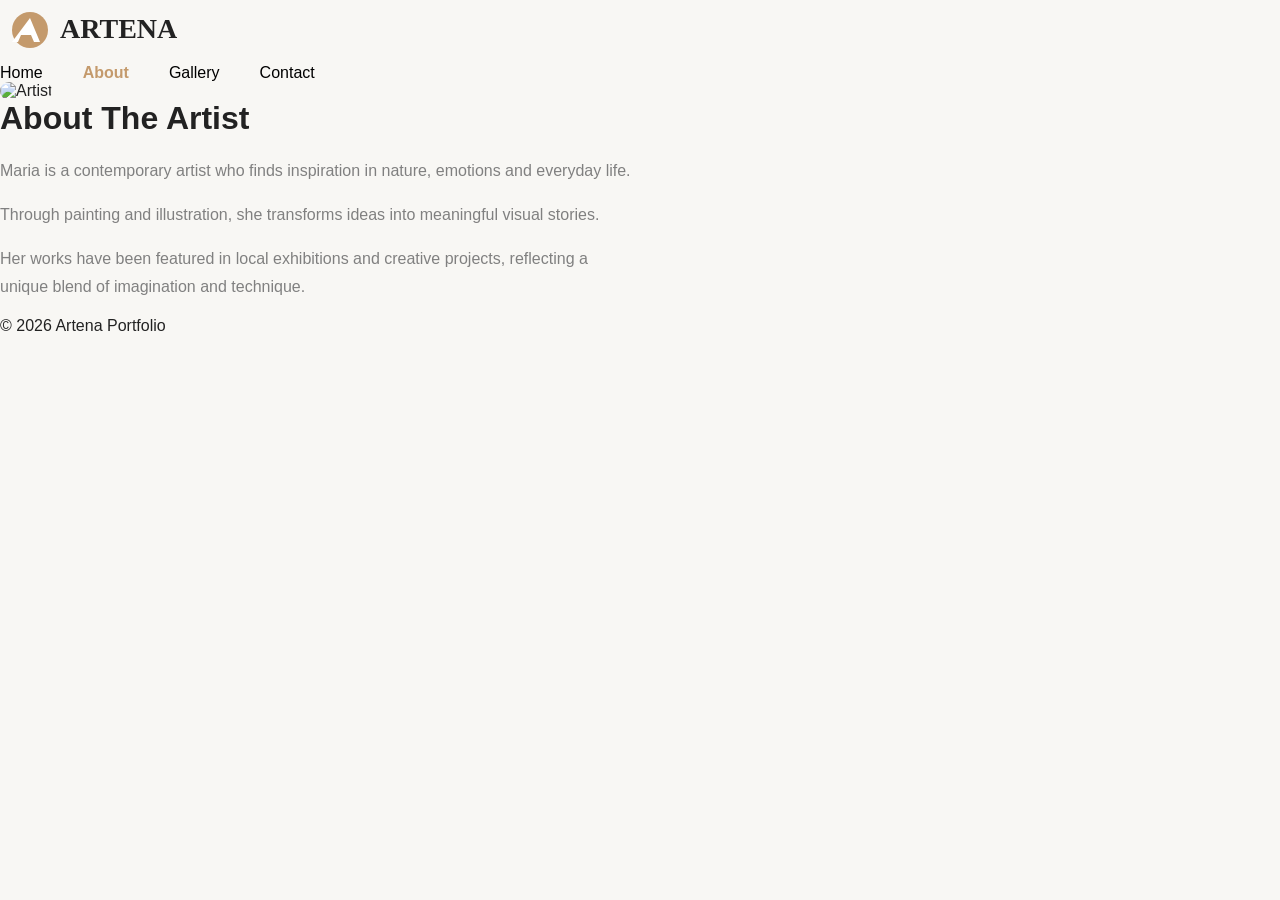
==== about.html @ 5a63aafd "added pages" ====
<!doctype html>
<html lang="en">
  <head>
    <meta charset="UTF-8" />
    <meta name="viewport" content="width=device-width, initial-scale=1.0" />
    <link rel="stylesheet" href="./css/style.css">
    <title>Document</title>
  </head>
  <body>
    <div class="logo">
      <img src="./img/download.svg" alt="logo" />
    </div>

    <nav>
      <ul class="menu">
        <li><a href="index.html">Home</a></li>

        <li>
          <a class="active" href="about.html">About</a>
        </li>

        <li><a href="gallery.html">Gallery</a></li>

        <li><a href="contact.html">Contact</a></li>
      </ul>
    </nav>
    <div class="about-image">
      <img src="./images/about.jpg" alt="Artist" />
    </div>

    <div class="about-text">
      <h1>About The Artist</h1>

      <p>
        Maria is a contemporary artist who finds inspiration in nature, emotions
        and everyday life.
      </p>

      <p>
        Through painting and illustration, she transforms ideas into meaningful
        visual stories.
      </p>

      <p>
        Her works have been featured in local exhibitions and creative projects,
        reflecting a unique blend of imagination and technique.
      </p>
    </div>
    <p>© 2026 Artena Portfolio</p>
  </body>
</html>
---- css/style.css ----
.gallery-container {
  display: flex;
  gap: 20px;
  justify-content: center;
}
button:hover {
  background: black;
  color: white;
}
button {
  transition: 0.3s;
}
@media (max-width: 768px) {
  .hero {
    flex-direction: column;
  }

  .gallery-container {
    flex-direction: column;
  }
}

* {
  margin: 0;
  padding: 0;
  box-sizing: border-box;
}

body {
  font-family: Arial, sans-serif;
  background-color: #f8f7f4;
  color: #222;
}
.burger {
  display: none;
  cursor: pointer;
}
@media screen and (max-width: 768px) {
  .burger {
    display: block;
    position: absolute;
    top: 20px;
    right: 30px;
  }
  .nav-links {
    display: none;
  }
}
.active {
  color: #c49a6c;
  font-weight: bold;
}

/* HEADER */

header {
  display: flex;
  justify-content: space-between;
  align-items: center;
  padding: 25px 80px;
}

nav ul {
  display: flex;
  gap: 40px;
  list-style: none;
}

nav a {
  text-decoration: none;
  color: black;
}

/* HERO */

.hero {
  display: flex;
  justify-content: space-between;
  align-items: center;
  padding: 80px;
  gap: 50px;
}

.hero-text {
  width: 50%;
}

.hero-text h1 {
  font-size: 60px;
  margin-bottom: 20px;
}

.hero-text p {
  margin-bottom: 30px;
  color: gray;
  line-height: 1.7;
}

.hero-text button {
  padding: 15px 30px;
  border: none;
  background: #d4a373;
  color: white;
  cursor: pointer;
  transition: 0.3s;
}

.hero-text button:hover {
  background: black;
}

.hero-image {
  width: 50%;
}

.hero-image img {
  width: 100%;
  display: block;
}

/* ABOUT */

.about {
  display: flex;
  align-items: center;
  gap: 50px;
  padding: 80px;
}

.about-image {
  width: 50%;
}

.about-image img {
  width: 100%;
}

.about-text {
  width: 50%;
}

.about-text h2 {
  margin-bottom: 20px;
  font-size: 40px;
}

.about-text p {
  line-height: 1.8;
  color: gray;
}

/* GALLERY */

.gallery {
  padding: 80px;
  text-align: center;
}

.gallery h2 {
  margin-bottom: 40px;
}

.gallery-container {
  display: flex;
  justify-content: center;
  gap: 20px;
  flex-wrap: wrap;
}

.card {
  -webkit-transition: 0.3s;
  transition: 0.3s;
}

.card img {
  width: 100%;
  border-radius: 10px;
  transition: 0.3s;
}

.card img:hover {
  transform: scale(1.05);
}

/* SKILLS */

.skills {
  display: flex;
  justify-content: center;
  gap: 30px;
  padding: 80px;
}

.skill-box {
  width: 220px;
  background: white;
  padding: 25px;
  text-align: center;
  border-radius: 10px;
}
@media (max-width: 768px) {
  nav {
    display: none;
  }

  nav.active {
    display: block;
  }
}

/* CONTACT */

.contact {
  padding: 80px;
}

.contact h2 {
  text-align: center;
  margin-bottom: 40px;
}

form {
  max-width: 700px;
  margin: auto;
}

input,
textarea {
  width: 100%;
  padding: 15px;
  margin-bottom: 20px;
}

textarea {
  height: 150px;
}

form button {
  padding: 15px 30px;
  border: none;
  background: #d4a373;
  color: white;
  cursor: pointer;
}

/* FOOTER */

footer {
  background: black;
  color: white;
  text-align: center;
  padding: 30px;
}

/* Footer */

footer {
  text-align: center;
  padding: 30px;
}

/* RESPONSIVE */

@media (max-width: 1024px) {
}

@media (max-width: 768px) {
  .hero,
  .about {
    flex-direction: column;
  }
}

@media (max-width: 480px) {
  h1 {
    font-size: 36px;
  }
}

@media (max-width: 320px) {
  body {
    padding: 10px;
  }
}
/* gallery */

.gallery-page {
  padding-top: 140px;
  padding-left: 80px;
  padding-right: 80px;
  padding-bottom: 80px;

  text-align: center;
}

.gallery-page h1 {
  margin-bottom: 15px;
}

.gallery-page p {
  margin-bottom: 40px;
}

.gallery-container {
  display: grid;

  grid-template-columns: repeat(3, 1fr);

  gap: 20px;
}

.gallery-container img {
  width: 100%;
  border-radius: 10px;

  transition: 0.3s;
}

.gallery-container img:hover {
  transform: scale(1.05);
}
@media (max-width: 768px) {
  .gallery-container {
    grid-template-columns: 1fr;
  }

  .gallery-page {
    padding-left: 20px;
    padding-right: 20px;
  }
}
.about-page {
  padding-top: 140px;
  padding-left: 80px;
  padding-right: 80px;
  padding-bottom: 80px;

  display: flex;
  align-items: center;
  gap: 50px;
}

.about-image {
  width: 50%;
}

.about-image img {
  width: 100%;
  border-radius: 10px;
}

.about-text {
  width: 50%;
}

.about-text h1 {
  margin-bottom: 20px;
}

.about-text p {
  margin-bottom: 15px;
  line-height: 1.8;
}

.contact-page {
  padding-top: 140px;
  padding-left: 80px;
  padding-right: 80px;
  padding-bottom: 80px;

  text-align: center;
}

.contact-page h1 {
  margin-bottom: 15px;
}

.address {
  margin-bottom: 30px;
}

@media (max-width: 768px) {
  .about-page {
    flex-direction: column;
  }

  .about-image,
  .about-text {
    width: 100%;
  }

  .contact-page {
    padding-left: 20px;
    padding-right: 20px;
  }
}
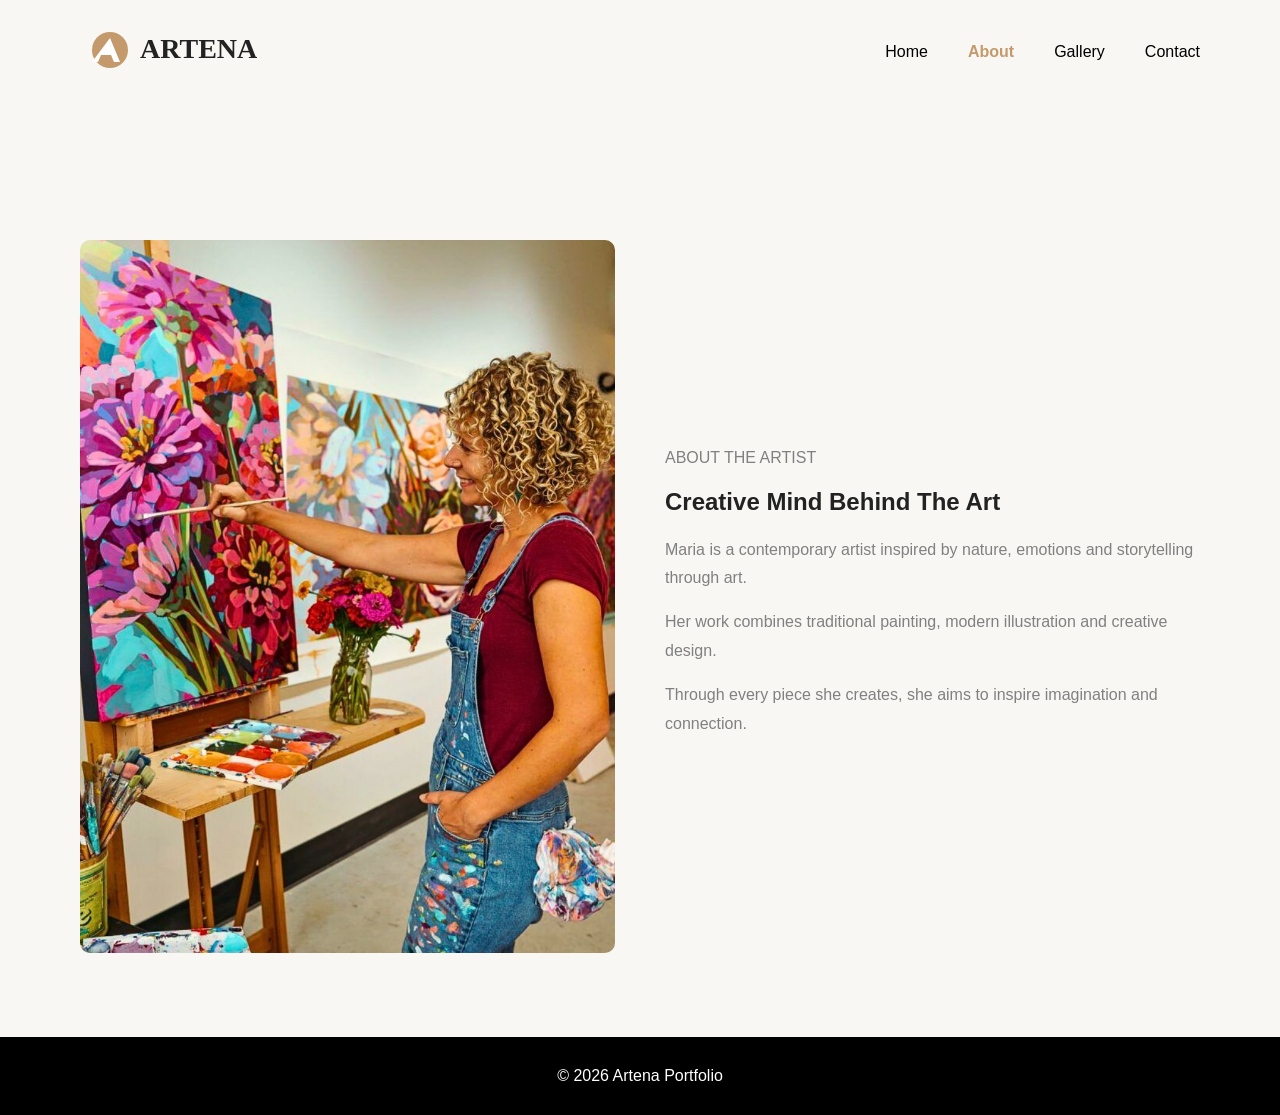
==== commit b7e9d9be: "fixed home about and ect" ====
--- a/about.html
+++ b/about.html
@@ -1,51 +1,87 @@
 <!doctype html>
+
 <html lang="en">
   <head>
     <meta charset="UTF-8" />
+
     <meta name="viewport" content="width=device-width, initial-scale=1.0" />
-    <link rel="stylesheet" href="./css/style.css">
-    <title>Document</title>
+
+    <meta
+      name="description"
+      content="Learn more about the artist and creative journey"
+    />
+
+    <meta name="keywords" content="artist, portfolio, art, gallery" />
+
+    <meta name="author" content="Mariam" />
+
+    <meta property="og:title" content="About The Artist" />
+
+    <meta property="og:description" content="Creative artist portfolio" />
+
+    <title>About The Artist</title>
+
+    <link rel="stylesheet" href="./css/style.css" />
   </head>
+
   <body>
-    <div class="logo">
-      <img src="./img/download.svg" alt="logo" />
-    </div>
+    <header class="header">
+      <div class="logo">
+        <img src="./img/download.svg" alt="Logo" />
+      </div>
 
-    <nav>
-      <ul class="menu">
-        <li><a href="index.html">Home</a></li>
+      <nav>
+        <ul class="menu">
+          <li>
+            <a href="index.html">Home</a>
+          </li>
 
-        <li>
-          <a class="active" href="about.html">About</a>
-        </li>
+          <li>
+            <a class="active" href="about.html">About</a>
+          </li>
 
-        <li><a href="gallery.html">Gallery</a></li>
+          <li>
+            <a href="gallery.html">Gallery</a>
+          </li>
 
-        <li><a href="contact.html">Contact</a></li>
-      </ul>
-    </nav>
-    <div class="about-image">
-      <img src="./images/about.jpg" alt="Artist" />
-    </div>
+          <li>
+            <a href="contact.html">Contact</a>
+          </li>
+        </ul>
+      </nav>
+    </header>
 
-    <div class="about-text">
-      <h1>About The Artist</h1>
+    <main>
+      <section class="about-page">
+        <div class="about-image">
+          <img src="./img/Floral-artist-works-on-her-painting.jpg" alt="Artist" />
+        </div>
 
-      <p>
-        Maria is a contemporary artist who finds inspiration in nature, emotions
-        and everyday life.
-      </p>
+        <div class="about-text">
+          <p class="about-tag">ABOUT THE ARTIST</p>
 
-      <p>
-        Through painting and illustration, she transforms ideas into meaningful
-        visual stories.
-      </p>
+          <h1>Creative Mind Behind The Art</h1>
 
-      <p>
-        Her works have been featured in local exhibitions and creative projects,
-        reflecting a unique blend of imagination and technique.
-      </p>
-    </div>
-    <p>© 2026 Artena Portfolio</p>
+          <p>
+            Maria is a contemporary artist inspired by nature, emotions and
+            storytelling through art.
+          </p>
+
+          <p>
+            Her work combines traditional painting, modern illustration and
+            creative design.
+          </p>
+
+          <p>
+            Through every piece she creates, she aims to inspire imagination and
+            connection.
+          </p>
+        </div>
+      </section>
+    </main>
+
+    <footer>
+      <p>© 2026 Artena Portfolio</p>
+    </footer>
   </body>
-</html>+</html>
--- a/css/style.css
+++ b/css/style.css
@@ -9,15 +9,6 @@
 }
 button {
   transition: 0.3s;
-}
-@media (max-width: 768px) {
-  .hero {
-    flex-direction: column;
-  }
-
-  .gallery-container {
-    flex-direction: column;
-  }
 }
 
 * {
@@ -25,7 +16,30 @@
   padding: 0;
   box-sizing: border-box;
 }
-
+.header {
+  position: fixed;
+
+  top: 0;
+
+  left: 0;
+
+  width: 100%;
+
+  background-color: #f8f7f4;
+
+  z-index: 1000;
+
+  display: flex;
+
+  justify-content: space-between;
+
+  align-items: center;
+
+  padding: 20px 80px;
+}
+main {
+  margin-top: 100px;
+}
 body {
   font-family: Arial, sans-serif;
   background-color: #f8f7f4;
@@ -33,6 +47,7 @@
 }
 .burger {
   display: none;
+  font-size: 32px;
   cursor: pointer;
 }
 @media screen and (max-width: 768px) {
@@ -182,22 +197,6 @@
   transform: scale(1.05);
 }
 
-/* SKILLS */
-
-.skills {
-  display: flex;
-  justify-content: center;
-  gap: 30px;
-  padding: 80px;
-}
-
-.skill-box {
-  width: 220px;
-  background: white;
-  padding: 25px;
-  text-align: center;
-  border-radius: 10px;
-}
 @media (max-width: 768px) {
   nav {
     display: none;
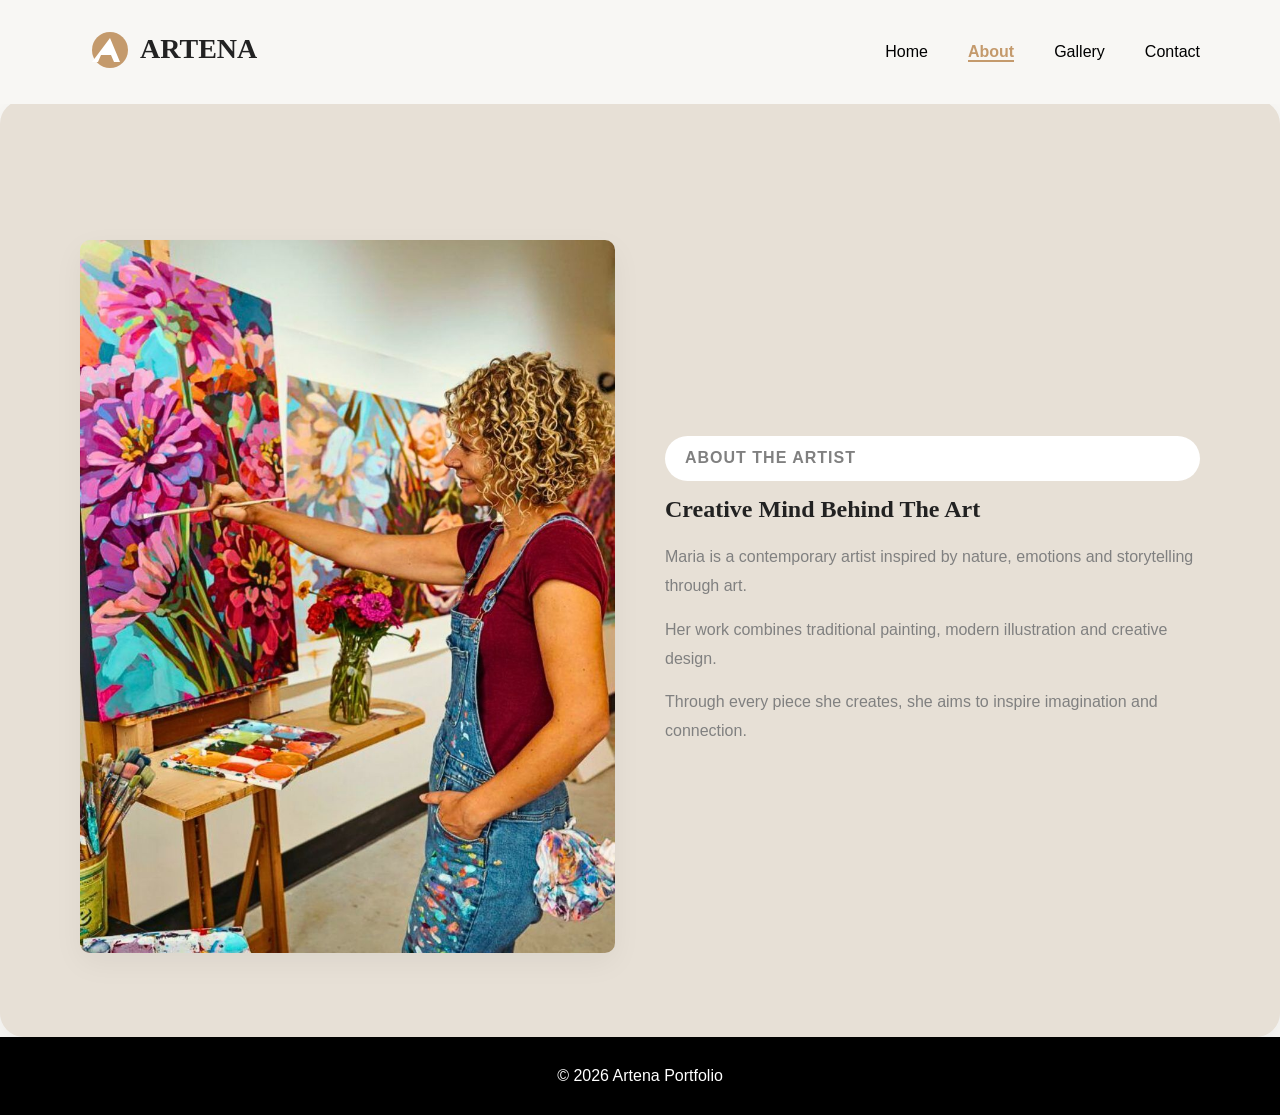
==== commit 9c30a75e: "added photos" ====
--- a/about.html
+++ b/about.html
@@ -54,7 +54,10 @@
     <main>
       <section class="about-page">
         <div class="about-image">
-          <img src="./img/Floral-artist-works-on-her-painting.jpg" alt="Artist" />
+          <img
+            src="./img/Floral-artist-works-on-her-painting.jpg"
+            alt="Artist"
+          />
         </div>
 
         <div class="about-text">
--- a/css/style.css
+++ b/css/style.css
@@ -1,3 +1,51 @@
+html {
+  scroll-behavior: smooth;
+}
+:root {
+  --bg-color: #f7f4ee;
+  --card-color: #e7e0d6;
+  --accent: #c49a6c;
+  --text: #2f2f2f;
+  --light: #ffffff;
+}
+body {
+  background: #f8f5f1;
+  color: var(--text);
+}
+h1,
+h2,
+h3 {
+  font-family: "Cormorant Garamond", serif;
+}
+
+p,
+a,
+li,
+button {
+  font-family: "Inter", sans-serif;
+}
+.menu a {
+  transition: 0.3s;
+}
+
+.menu a:hover {
+  color: #c49a6c;
+}
+.active {
+  color: #c49a6c;
+  border-bottom: 2px solid #c49a6c;
+}
+
+.about {
+  display: flex;
+  justify-content: space-between;
+  align-items: center;
+}
+
+.about-decoration img {
+  width: 250px;
+  opacity: 0.8;
+}
 .gallery-container {
   display: flex;
   gap: 20px;
@@ -87,6 +135,55 @@
 }
 
 /* HERO */
+.about,
+.skills,
+.contact {
+  background: #f2ece6;
+}
+.card,
+.gallery img,
+.about-image img {
+  box-shadow: 0 10px 30px rgba(0, 0, 0, 0.05);
+}
+.hero-image {
+  position: relative;
+}
+.gallery img {
+  width: 220px;
+  height: 220px;
+  object-fit: cover;
+  border-radius: 12px;
+}
+
+.hero-image img {
+  width: 100%;
+  max-width: 500px;
+
+  border-radius: 30px;
+
+  object-fit: cover;
+
+  box-shadow: 0 20px 50px rgba(0, 0, 0, 0.12);
+
+  transition: 0.4s;
+}
+
+.hero-image img:hover {
+  transform: scale(1.03) rotate(-1deg);
+}
+.hero {
+  background:
+    linear-gradient(rgba(247, 244, 238, 0.7), rgba(247, 244, 238, 0.7)),
+    url("../images/hero.jpg");
+
+  background-size: cover;
+  background-position: center;
+
+  min-height: 90vh;
+
+  display: flex;
+  align-items: center;
+}
 
 .hero {
   display: flex;
@@ -103,6 +200,41 @@
 .hero-text h1 {
   font-size: 60px;
   margin-bottom: 20px;
+}
+.hero-image {
+  position: relative;
+  display: flex;
+  justify-content: center;
+  align-items: center;
+}
+
+.hero-image img:first-child {
+  width: 550px; /* თუ პატარაა 600px-მდეც გაზარდე */
+
+  position: relative;
+
+  z-index: 2;
+}
+.hero-image::before {
+  content: "";
+
+  position: absolute;
+
+  width: 380px;
+  height: 380px;
+
+  background: radial-gradient(
+    circle,
+    rgba(232, 188, 162, 0.8) 0%,
+    rgba(247, 244, 238, 0) 70%
+  );
+
+  border-radius: 50%;
+
+  right: 50px;
+  top: 80px;
+
+  z-index: 1;
 }
 
 .hero-text p {
@@ -165,6 +297,16 @@
 }
 
 /* GALLERY */
+.gallery-container img {
+  border-radius: 16px;
+
+  box-shadow: 0 10px 30px rgba(0, 0, 0, 0.08);
+
+  transition: 0.4s;
+}
+.gallery-container img:hover {
+  transform: translateY(-8px) scale(1.03);
+}
 
 .gallery {
   padding: 80px;
@@ -232,6 +374,24 @@
 
 textarea {
   height: 150px;
+}
+button {
+  background: var(--accent);
+
+  color: white;
+
+  border: none;
+
+  border-radius: 40px;
+
+  padding: 15px 30px;
+
+  transition: 0.3s;
+}
+button:hover {
+  transform: translateY(-3px);
+
+  opacity: 0.9;
 }
 
 form button {
@@ -257,7 +417,25 @@
   text-align: center;
   padding: 30px;
 }
-
+.footer-bottom {
+  display: flex;
+  justify-content: space-between;
+  align-items: center;
+  margin-top: 30px;
+  padding-top: 20px;
+  border-top: 1px solid rgba(255, 255, 255, 0.1);
+}
+
+.footer-links {
+  display: flex;
+  gap: 20px;
+}
+
+.footer-links a {
+  color: #fff;
+  text-decoration: none;
+  font-size: 14px;
+}
 /* RESPONSIVE */
 
 @media (max-width: 1024px) {
@@ -377,6 +555,11 @@
 .address {
   margin-bottom: 30px;
 }
+iframe {
+  border-radius: 20px;
+
+  box-shadow: 0 10px 25px rgba(0, 0, 0, 0.08);
+}
 
 @media (max-width: 768px) {
   .about-page {
@@ -393,3 +576,84 @@
     padding-right: 20px;
   }
 }
+.about-page,
+.skills {
+  background: var(--card-color);
+
+  border-radius: 24px;
+
+  box-shadow: 0 8px 25px rgba(0, 0, 0, 0.05);
+}
+.about-tag,
+.skills-tag {
+  background: white;
+
+  border-radius: 50px;
+
+  padding: 8px 20px;
+
+  color: var(--accent);
+
+  font-weight: 600;
+
+  letter-spacing: 1px;
+}
+/* სქილს */
+.skills {
+  background-color: #e8e8e8;
+
+  padding: 60px;
+
+  border-radius: 20px;
+
+  margin: 60px 80px;
+
+  text-align: center;
+}
+
+.skills-tag {
+  display: inline-block;
+
+  background-color: white;
+
+  padding: 8px 18px;
+
+  border-radius: 20px;
+
+  margin-bottom: 20px;
+
+  font-size: 14px;
+}
+
+.skills h2 {
+  margin-bottom: 25px;
+
+  font-size: 40px;
+}
+
+.skills-list {
+  list-style: none;
+
+  padding: 0;
+}
+
+.skills-list li {
+  margin-bottom: 15px;
+
+  font-size: 18px;
+}
+.about {
+  background: #f2ece6;
+}
+
+.gallery {
+  background: #f8f5f1;
+}
+
+.skills {
+  background: #f2ece6;
+}
+
+.contact {
+  background: #f8f5f1;
+}
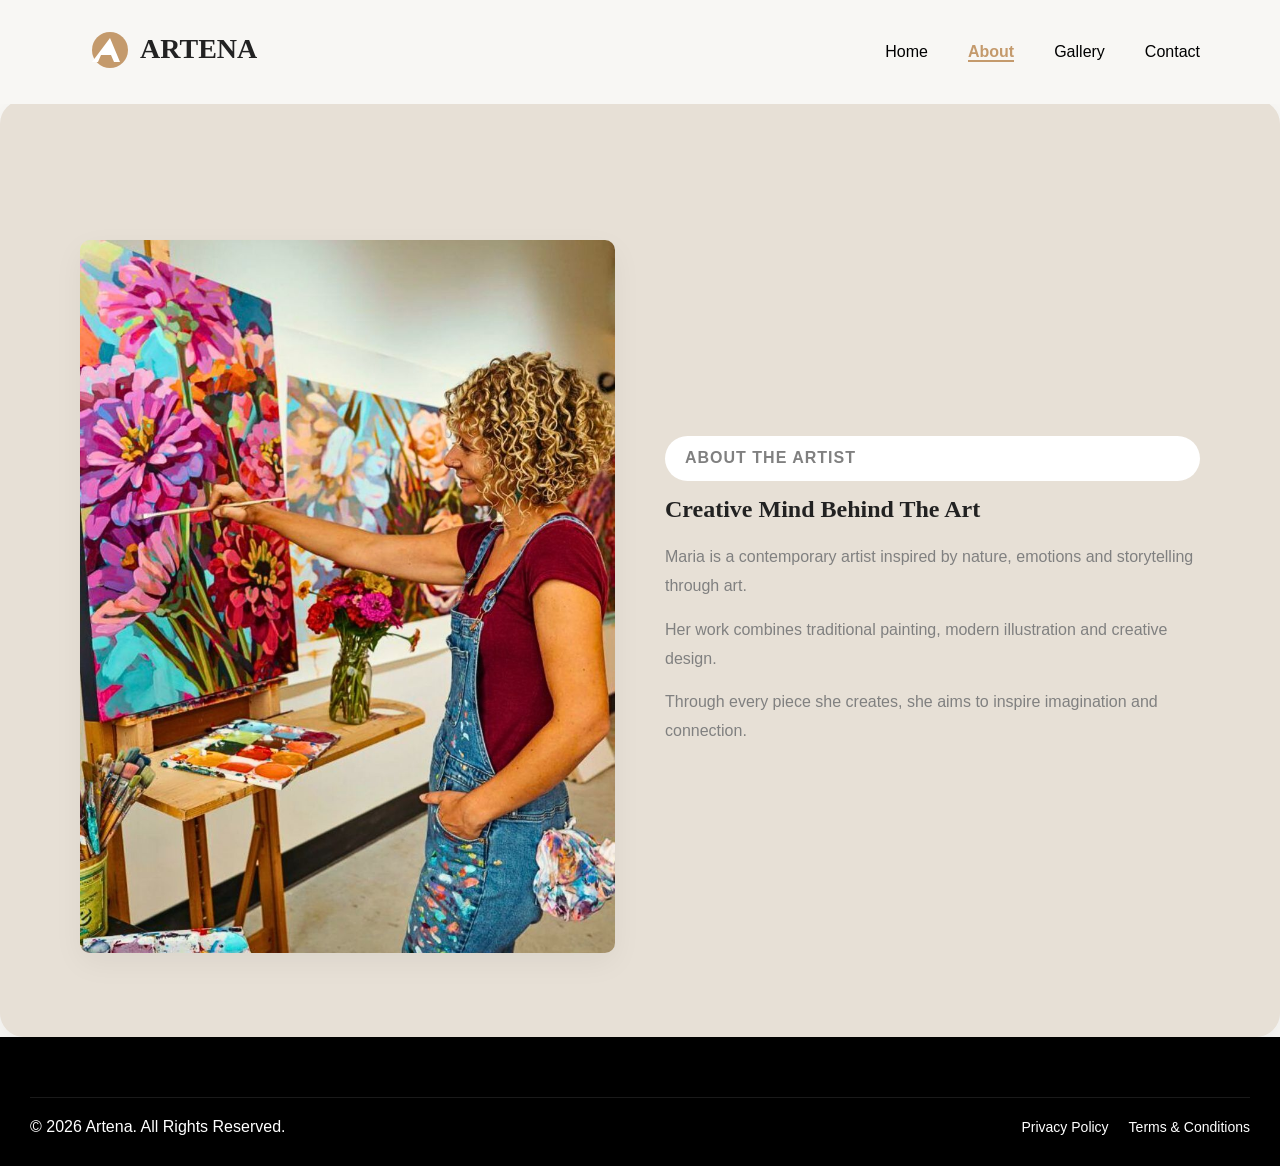
==== commit 8c952891: "added changes" ====
--- a/about.html
+++ b/about.html
@@ -27,7 +27,9 @@
   <body>
     <header class="header">
       <div class="logo">
-        <img src="./img/download.svg" alt="Logo" />
+        <a href="./index.html">
+          <img src="./img/download.svg" alt="logo" />
+        </a>
       </div>
 
       <nav>
@@ -84,7 +86,14 @@
     </main>
 
     <footer>
-      <p>© 2026 Artena Portfolio</p>
+      <div class="footer-bottom">
+        <p>© 2026 Artena. All Rights Reserved.</p>
+
+        <div class="footer-links">
+          <a href="#">Privacy Policy</a>
+          <a href="#">Terms & Conditions</a>
+        </div>
+      </div>
     </footer>
   </body>
 </html>
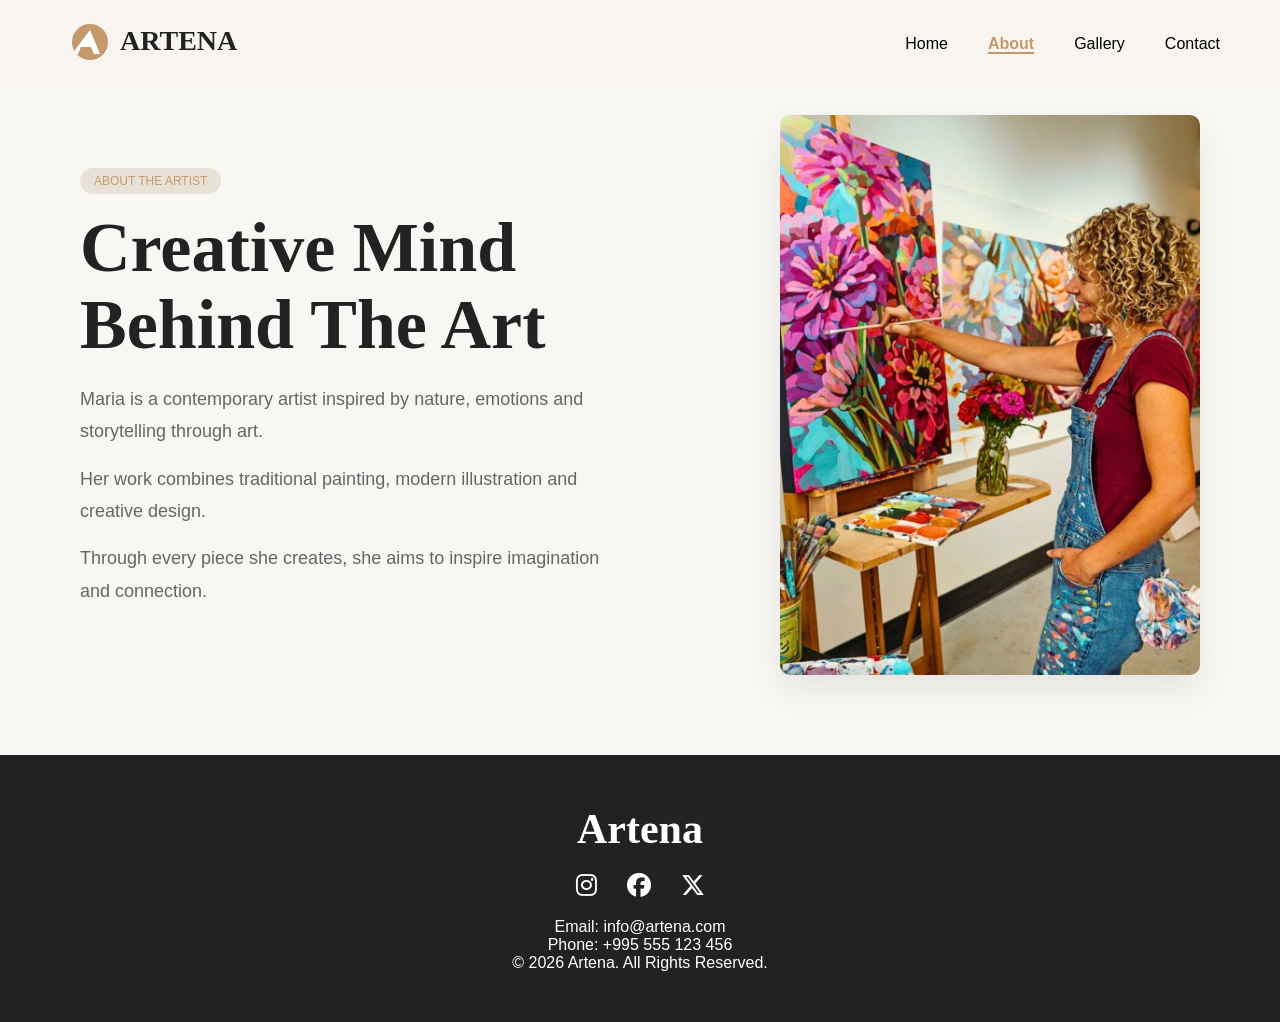
==== commit c8120b85: "changed details" ====
--- a/about.html
+++ b/about.html
@@ -22,6 +22,10 @@
     <title>About The Artist</title>
 
     <link rel="stylesheet" href="./css/style.css" />
+    <link
+      rel="stylesheet"
+      href="https://cdnjs.cloudflare.com/ajax/libs/font-awesome/6.5.1/css/all.min.css"
+    />
   </head>
 
   <body>
@@ -55,15 +59,8 @@
 
     <main>
       <section class="about-page">
-        <div class="about-image">
-          <img
-            src="./img/Floral-artist-works-on-her-painting.jpg"
-            alt="Artist"
-          />
-        </div>
-
         <div class="about-text">
-          <p class="about-tag">ABOUT THE ARTIST</p>
+          <div class="about-tag">ABOUT THE ARTIST</div>
 
           <h1>Creative Mind Behind The Art</h1>
 
@@ -82,18 +79,29 @@
             connection.
           </p>
         </div>
+
+        <div class="about-image">
+          <img src="./img/Floral-artist-works-on-her-painting.jpg" alt="Artist" />
+        </div>
       </section>
     </main>
 
     <footer>
-      <div class="footer-bottom">
-        <p>© 2026 Artena. All Rights Reserved.</p>
+      <h3>Artena</h3>
 
-        <div class="footer-links">
-          <a href="#">Privacy Policy</a>
-          <a href="#">Terms & Conditions</a>
-        </div>
+      <div class="footer-socials">
+        <a href="#"><i class="fa-brands fa-instagram"></i></a>
+
+        <a href="#"><i class="fa-brands fa-facebook"></i></a>
+
+        <a href="#"><i class="fa-brands fa-x-twitter"></i></a>
       </div>
+
+      <p>Email: info@artena.com</p>
+
+      <p>Phone: +995 555 123 456</p>
+
+      <p>© 2026 Artena. All Rights Reserved.</p>
     </footer>
   </body>
 </html>
--- a/css/style.css
+++ b/css/style.css
@@ -68,25 +68,26 @@
   position: fixed;
 
   top: 0;
-
   left: 0;
 
   width: 100%;
 
-  background-color: #f8f7f4;
+  display: flex;
+
+  justify-content: space-between;
+
+  align-items: center;
+
+  padding: 10px 45px;
+
+  background: rgba(248, 245, 241, 0.96);
+
+  backdrop-filter: blur(8px);
 
   z-index: 1000;
-
-  display: flex;
-
-  justify-content: space-between;
-
-  align-items: center;
-
-  padding: 20px 80px;
 }
 main {
-  margin-top: 100px;
+  margin-top: 75px;
 }
 body {
   font-family: Arial, sans-serif;
@@ -122,6 +123,15 @@
   align-items: center;
   padding: 25px 80px;
 }
+.header {
+  padding: 12px 60px;
+
+  min-height: 70px;
+
+  background: rgba(248, 245, 241, 0.95);
+
+  backdrop-filter: blur(8px);
+}
 
 nav ul {
   display: flex;
@@ -135,165 +145,202 @@
 }
 
 /* HERO */
-.about,
-.skills,
-.contact {
-  background: #f2ece6;
-}
-.card,
-.gallery img,
+
+.hero {
+  position: relative;
+
+  min-height: 100vh;
+
+  display: flex;
+
+  justify-content: center;
+
+  align-items: center;
+
+  overflow: hidden;
+
+  text-align: center;
+}
+
+/* ფონური ფოტო */
+
+.hero-bg {
+  position: absolute;
+
+  top: 0;
+  left: 0;
+
+  width: 100%;
+  height: 100%;
+
+  object-fit: cover;
+
+  z-index: 1;
+}
+
+/* ღია ბეჟი ფენა ფოტოს ზემოდან */
+
+.hero::before {
+  content: "";
+
+  position: absolute;
+
+  top: 0;
+  left: 0;
+
+  width: 100%;
+  height: 100%;
+
+  background: rgba(247, 244, 238, 0.35);
+
+  z-index: 2;
+}
+
+/* ტექსტი */
+
+.hero-overlay {
+  position: relative;
+
+  z-index: 3;
+
+  max-width: 800px;
+
+  padding: 20px;
+}
+
+.hero-overlay h1 {
+  font-family: "Cormorant Garamond", serif;
+
+  font-size: 90px;
+
+  font-weight: 700;
+
+  line-height: 1.1;
+
+  margin-bottom: 20px;
+
+  color: #222;
+}
+
+.hero-overlay p {
+  font-size: 22px;
+
+  line-height: 1.8;
+
+  margin-bottom: 30px;
+
+  color: #333;
+}
+
+/* ღილაკი */
+
+.hero-btn {
+  display: inline-block;
+
+  padding: 15px 35px;
+
+  background: #c49a6c;
+
+  color: white;
+
+  text-decoration: none;
+
+  border-radius: 50px;
+
+  transition: 0.3s;
+}
+
+.hero-btn:hover {
+  transform: translateY(-4px);
+
+  box-shadow: 0 10px 20px rgba(0, 0, 0, 0.15);
+}
+
+/* ABOUT */
+
+.about-page {
+  display: flex;
+
+  flex-direction: row;
+
+  justify-content: space-between;
+
+  align-items: center;
+
+  gap: 50px;
+
+  padding: 40px 80px 80px;
+}
+.about-text {
+  flex: 1;
+
+  max-width: 550px;
+}
+.about-image {
+  flex: 1;
+
+  display: flex;
+
+  justify-content: flex-end;
+}
 .about-image img {
-  box-shadow: 0 10px 30px rgba(0, 0, 0, 0.05);
-}
-.hero-image {
-  position: relative;
-}
-.gallery img {
-  width: 220px;
-  height: 220px;
+  width: 100%;
+
+  max-width: 380px;
+
+  border-radius: 25px;
+
   object-fit: cover;
-  border-radius: 12px;
-}
-
-.hero-image img {
-  width: 100%;
-  max-width: 500px;
-
-  border-radius: 30px;
+
+  box-shadow: 0 15px 35px rgba(0, 0, 0, 0.08);
+}
+.about-tag {
+  display: inline-block;
+
+  padding: 6px 14px;
+
+  background: #e8e1d8;
+
+  color: #c49a6c;
+
+  border-radius: 20px;
+
+  font-size: 12px;
+
+  width: auto;
+
+  margin-bottom: 15px;
+}
+.about-text h1 {
+  font-family: "Cormorant Garamond", serif;
+
+  font-size: 70px;
+
+  line-height: 1.1;
+
+  margin-bottom: 25px;
+
+  color: #222;
+}
+.about-text p {
+  font-size: 18px;
+
+  line-height: 1.9;
+
+  color: #666;
+
+  margin-bottom: 15px;
+}
+.about-image img {
+  width: 100%;
+
+  max-width: 420px;
+
+  border-radius: 25px;
 
   object-fit: cover;
 
-  box-shadow: 0 20px 50px rgba(0, 0, 0, 0.12);
-
-  transition: 0.4s;
-}
-
-.hero-image img:hover {
-  transform: scale(1.03) rotate(-1deg);
-}
-.hero {
-  background:
-    linear-gradient(rgba(247, 244, 238, 0.7), rgba(247, 244, 238, 0.7)),
-    url("../images/hero.jpg");
-
-  background-size: cover;
-  background-position: center;
-
-  min-height: 90vh;
-
-  display: flex;
-  align-items: center;
-}
-
-.hero {
-  display: flex;
-  justify-content: space-between;
-  align-items: center;
-  padding: 80px;
-  gap: 50px;
-}
-
-.hero-text {
-  width: 50%;
-}
-
-.hero-text h1 {
-  font-size: 60px;
-  margin-bottom: 20px;
-}
-.hero-image {
-  position: relative;
-  display: flex;
-  justify-content: center;
-  align-items: center;
-}
-
-.hero-image img:first-child {
-  width: 550px; /* თუ პატარაა 600px-მდეც გაზარდე */
-
-  position: relative;
-
-  z-index: 2;
-}
-.hero-image::before {
-  content: "";
-
-  position: absolute;
-
-  width: 380px;
-  height: 380px;
-
-  background: radial-gradient(
-    circle,
-    rgba(232, 188, 162, 0.8) 0%,
-    rgba(247, 244, 238, 0) 70%
-  );
-
-  border-radius: 50%;
-
-  right: 50px;
-  top: 80px;
-
-  z-index: 1;
-}
-
-.hero-text p {
-  margin-bottom: 30px;
-  color: gray;
-  line-height: 1.7;
-}
-
-.hero-text button {
-  padding: 15px 30px;
-  border: none;
-  background: #d4a373;
-  color: white;
-  cursor: pointer;
-  transition: 0.3s;
-}
-
-.hero-text button:hover {
-  background: black;
-}
-
-.hero-image {
-  width: 50%;
-}
-
-.hero-image img {
-  width: 100%;
-  display: block;
-}
-
-/* ABOUT */
-
-.about {
-  display: flex;
-  align-items: center;
-  gap: 50px;
-  padding: 80px;
-}
-
-.about-image {
-  width: 50%;
-}
-
-.about-image img {
-  width: 100%;
-}
-
-.about-text {
-  width: 50%;
-}
-
-.about-text h2 {
-  margin-bottom: 20px;
-  font-size: 40px;
-}
-
-.about-text p {
-  line-height: 1.8;
-  color: gray;
+  box-shadow: 0 15px 35px rgba(0, 0, 0, 0.08);
 }
 
 /* GALLERY */
@@ -350,7 +397,89 @@
 }
 
 /* CONTACT */
-
+/* CONTACT PAGE */
+
+.contact-page {
+  display: flex;
+
+  justify-content: space-between;
+
+  align-items: center;
+
+  gap: 70px;
+
+  min-height: 70vh;
+
+  padding: 40px 80px 80px;
+}
+
+.contact-left {
+  flex: 1;
+}
+
+.contact-right {
+  flex: 1;
+}
+
+.contact-tag {
+  display: inline-block;
+
+  padding: 8px 18px;
+
+  border-radius: 30px;
+
+  background: #e8e1d8;
+
+  color: #c49a6c;
+
+  margin-bottom: 20px;
+
+  font-size: 14px;
+
+  font-weight: 600;
+}
+
+.contact-left h1 {
+  font-family: "Cormorant Garamond", serif;
+
+  font-size: 72px;
+
+  line-height: 1.1;
+
+  margin-bottom: 25px;
+
+  color: #222;
+}
+
+.address {
+  font-size: 24px;
+
+  margin-bottom: 25px;
+
+  color: #444;
+}
+
+.contact-description {
+  font-size: 18px;
+
+  line-height: 1.8;
+
+  max-width: 500px;
+
+  color: #666;
+}
+
+.contact-right iframe {
+  width: 100%;
+
+  height: 350px;
+
+  border: none;
+
+  border-radius: 25px;
+
+  box-shadow: 0 15px 35px rgba(0, 0, 0, 0.08);
+}
 .contact {
   padding: 80px;
 }
@@ -405,36 +534,43 @@
 /* FOOTER */
 
 footer {
-  background: black;
+  background: #222;
+
   color: white;
+
   text-align: center;
-  padding: 30px;
-}
-
-/* Footer */
-
-footer {
-  text-align: center;
-  padding: 30px;
-}
-.footer-bottom {
-  display: flex;
-  justify-content: space-between;
-  align-items: center;
-  margin-top: 30px;
-  padding-top: 20px;
-  border-top: 1px solid rgba(255, 255, 255, 0.1);
-}
-
-.footer-links {
-  display: flex;
-  gap: 20px;
-}
-
-.footer-links a {
-  color: #fff;
+
+  padding: 50px 20px;
+}
+
+footer h3 {
+  font-family: "Cormorant Garamond", serif;
+
+  font-size: 42px;
+
+  margin-bottom: 20px;
+}
+
+.footer-socials {
+  display: flex;
+
+  justify-content: center;
+
+  gap: 30px;
+
+  margin-bottom: 20px;
+}
+
+.footer-socials a {
+  color: white;
+
   text-decoration: none;
-  font-size: 14px;
+
+  transition: 0.3s;
+}
+
+.footer-socials i {
+  font-size: 24px;
 }
 /* RESPONSIVE */
 
@@ -460,62 +596,123 @@
   }
 }
 /* gallery */
-
-.gallery-page {
-  padding-top: 140px;
-  padding-left: 80px;
-  padding-right: 80px;
-  padding-bottom: 80px;
+.gallery-container {
+  max-width: 700px;
+
+  margin: 0 auto 60px;
 
   text-align: center;
-}
-
-.gallery-page h1 {
+
+  padding: 40px;
+
+  background: linear-gradient(135deg, #f2ece6, #faf8f5);
+
+  border-radius: 30px;
+
+  box-shadow: 0 10px 30px rgba(0, 0, 0, 0.05);
+}
+
+.gallery-title h2 {
+  font-family: "Cormorant Garamond", serif;
+
+  font-size: 60px;
+
   margin-bottom: 15px;
-}
-
-.gallery-page p {
-  margin-bottom: 40px;
-}
-
-.gallery-container {
-  display: grid;
-
-  grid-template-columns: repeat(3, 1fr);
-
-  gap: 20px;
+
+  color: #222;
+}
+
+.gallery-title p {
+  font-size: 18px;
+
+  color: #666;
 }
 
 .gallery-container img {
   width: 100%;
-  border-radius: 10px;
-
-  transition: 0.3s;
+
+  height: 320px;
+
+  object-fit: cover;
+
+  border-radius: 20px;
+
+  box-shadow: 0 10px 25px rgba(0, 0, 0, 0.08);
+
+  transition: 0.4s;
 }
 
 .gallery-container img:hover {
-  transform: scale(1.05);
+  transform: translateY(-10px) scale(1.03);
 }
 @media (max-width: 768px) {
   .gallery-container {
     grid-template-columns: 1fr;
   }
+}
+
+.gallery {
+  background: #f8f5f1;
+}
+
+.gallery-page h1 {
+  margin-bottom: 15px;
+}
+
+.gallery-page p {
+  margin-bottom: 40px;
+}
+
+.gallery-container {
+  display: grid;
+
+  grid-template-columns: repeat(3, 1fr);
+
+  gap: 20px;
+}
+.gallery-title {
+  display: flex;
+
+  justify-content: center;
+
+  margin-bottom: 60px;
+}
+
+.gallery-title h2 {
+  font-family: "Cormorant Garamond", serif;
+
+  font-size: 70px;
+
+  padding: 20px 50px;
+
+  background: #f2ece6;
+
+  border-radius: 50px;
+
+  box-shadow: 0 10px 25px rgba(0, 0, 0, 0.05);
+
+  color: #222;
+}
+.gallery-container img {
+  width: 100%;
+  border-radius: 10px;
+
+  transition: 0.3s;
+}
+
+.gallery-container img:hover {
+  transform: scale(1.05);
+}
+@media (max-width: 768px) {
+  .gallery-container {
+    grid-template-columns: 1fr;
+  }
 
   .gallery-page {
     padding-left: 20px;
     padding-right: 20px;
   }
 }
-.about-page {
-  padding-top: 140px;
-  padding-left: 80px;
-  padding-right: 80px;
-  padding-bottom: 80px;
-
-  display: flex;
-  align-items: center;
-  gap: 50px;
-}
 
 .about-image {
   width: 50%;
@@ -539,15 +736,6 @@
   line-height: 1.8;
 }
 
-.contact-page {
-  padding-top: 140px;
-  padding-left: 80px;
-  padding-right: 80px;
-  padding-bottom: 80px;
-
-  text-align: center;
-}
-
 .contact-page h1 {
   margin-bottom: 15px;
 }
@@ -576,84 +764,145 @@
     padding-right: 20px;
   }
 }
-.about-page,
+
+.gallery-page,
+.contact-page {
+  padding-top: 20px;
+
+  padding-bottom: 80px;
+
+  padding-left: 80px;
+
+  padding-right: 80px;
+}
+
+/* SKILLS SECTION */
+
 .skills {
-  background: var(--card-color);
+  padding: 100px 80px;
+
+  background: #f2ece6;
+
+  text-align: center;
+}
+
+.skills h2 {
+  font-family: "Cormorant Garamond", serif;
+
+  font-size: 60px;
+
+  margin-bottom: 50px;
+
+  color: #222;
+}
+
+.skills-grid {
+  display: grid;
+
+  grid-template-columns: repeat(2, 1fr);
+
+  gap: 35px;
+
+  max-width: 1000px;
+
+  margin: 0 auto;
+}
+
+.skill-card {
+  background: white;
+
+  padding: 50px;
 
   border-radius: 24px;
 
-  box-shadow: 0 8px 25px rgba(0, 0, 0, 0.05);
-}
-.about-tag,
-.skills-tag {
-  background: white;
-
-  border-radius: 50px;
-
-  padding: 8px 20px;
-
-  color: var(--accent);
-
-  font-weight: 600;
-
-  letter-spacing: 1px;
-}
-/* სქილს */
-.skills {
-  background-color: #e8e8e8;
-
-  padding: 60px;
-
-  border-radius: 20px;
-
-  margin: 60px 80px;
-
-  text-align: center;
-}
-
-.skills-tag {
-  display: inline-block;
-
-  background-color: white;
-
-  padding: 8px 18px;
-
-  border-radius: 20px;
-
-  margin-bottom: 20px;
-
-  font-size: 14px;
-}
-
-.skills h2 {
-  margin-bottom: 25px;
-
-  font-size: 40px;
-}
-
-.skills-list {
-  list-style: none;
-
-  padding: 0;
-}
-
-.skills-list li {
+  min-height: 220px;
+
+  display: flex;
+
+  flex-direction: column;
+
+  justify-content: center;
+
+  align-items: center;
+
+  box-shadow: 0 10px 25px rgba(0, 0, 0, 0.05);
+
+  transition: 0.3s;
+}
+
+.skill-card:hover {
+  transform: translateY(-10px);
+
+  box-shadow: 0 20px 40px rgba(0, 0, 0, 0.1);
+}
+
+.skill-card h3 {
+  font-family: "Cormorant Garamond", serif;
+
+  font-size: 32px;
+
+  color: #c49a6c;
+
   margin-bottom: 15px;
-
-  font-size: 18px;
-}
-.about {
-  background: #f2ece6;
-}
-
-.gallery {
-  background: #f8f5f1;
-}
-
-.skills {
-  background: #f2ece6;
-}
-
+}
+
+.skill-card p {
+  font-size: 16px;
+
+  line-height: 1.7;
+
+  color: #666;
+}
+
+/* RESPONSIVE */
+
+@media (max-width: 768px) {
+  .skills {
+    padding: 80px 20px;
+  }
+
+  .skills h2 {
+    font-size: 45px;
+  }
+
+  .skills-grid {
+    grid-template-columns: 1fr;
+  }
+}
 .contact {
   background: #f8f5f1;
 }
+@media (max-width: 768px) {
+  .hero-overlay h1 {
+    font-size: 55px;
+  }
+
+  .hero-overlay p {
+    font-size: 18px;
+  }
+}
+
+@media (max-width: 480px) {
+  .hero-overlay h1 {
+    font-size: 42px;
+  }
+}
+@media (max-width: 768px) {
+  .contact-page {
+    flex-direction: column;
+
+    padding: 20px;
+  }
+
+  .contact-left {
+    text-align: center;
+  }
+
+  .contact-left h1 {
+    font-size: 48px;
+  }
+
+  .address {
+    font-size: 20px;
+  }
+}
